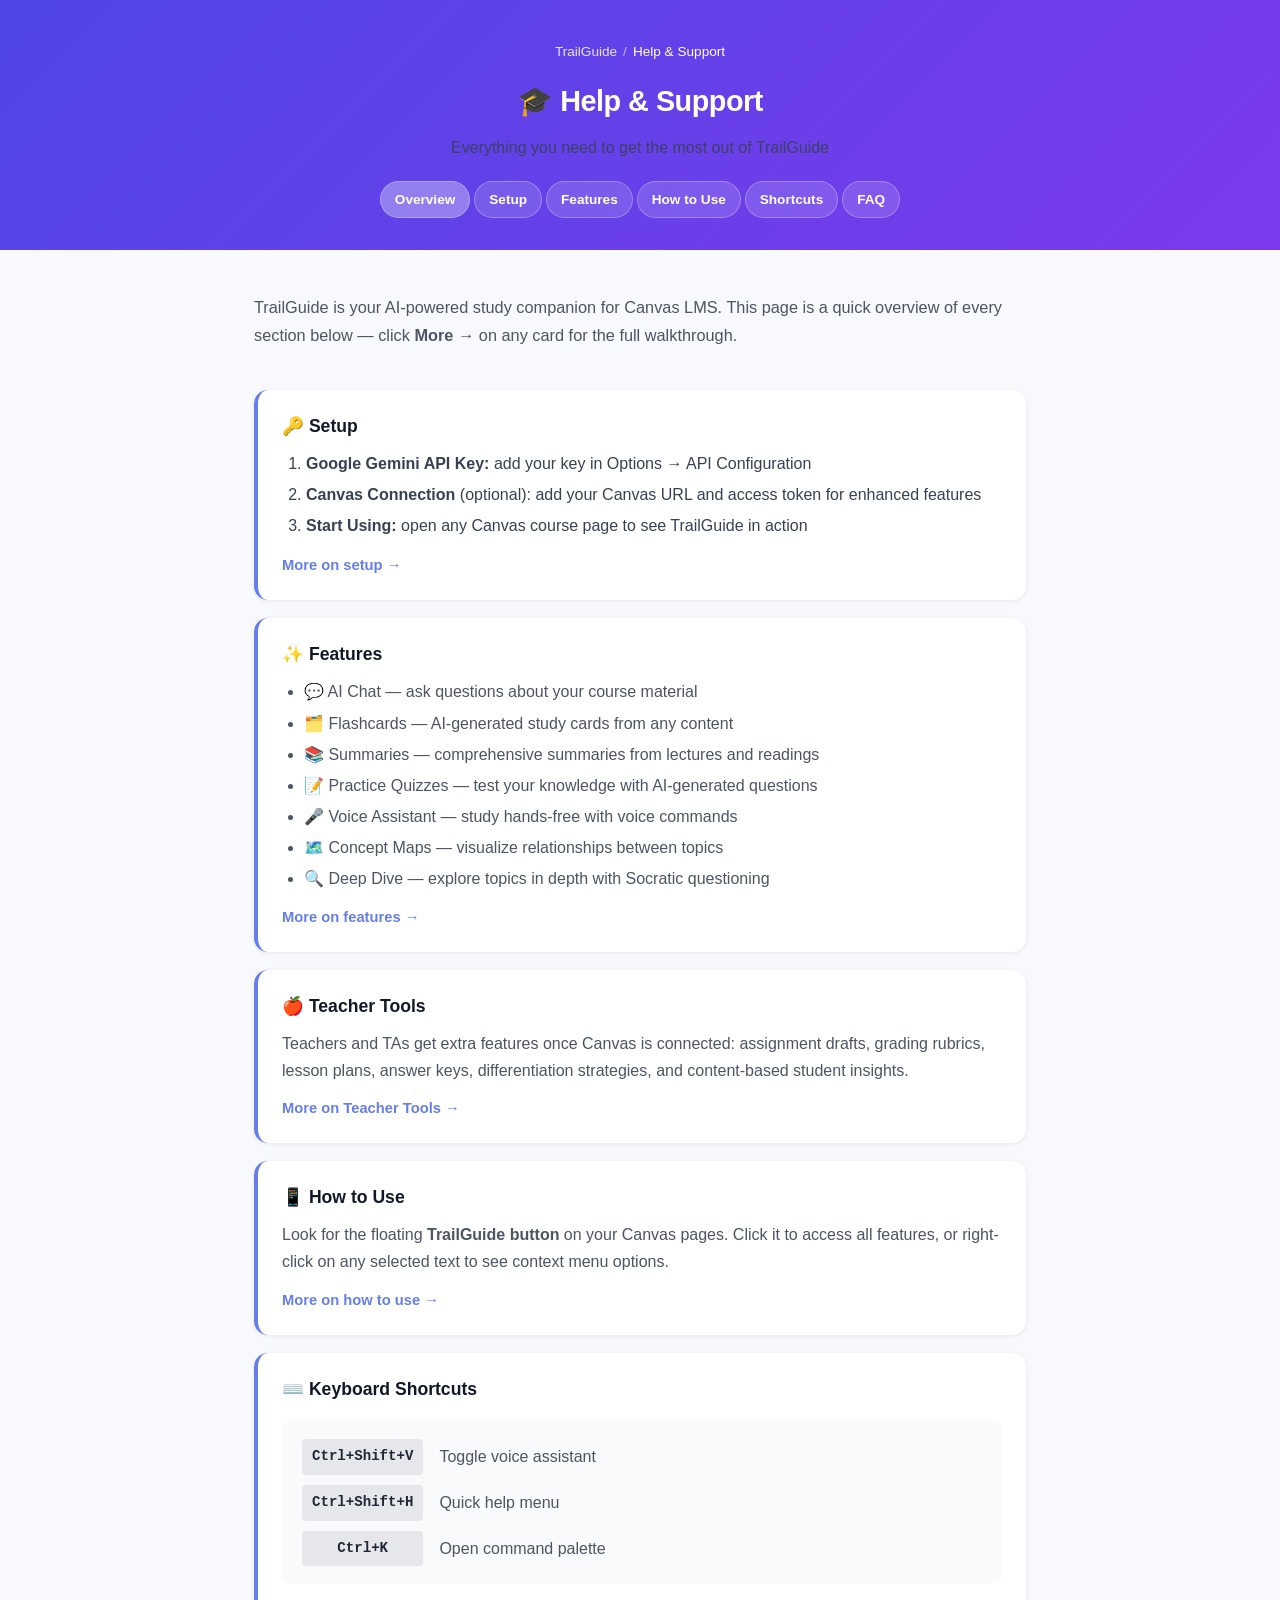
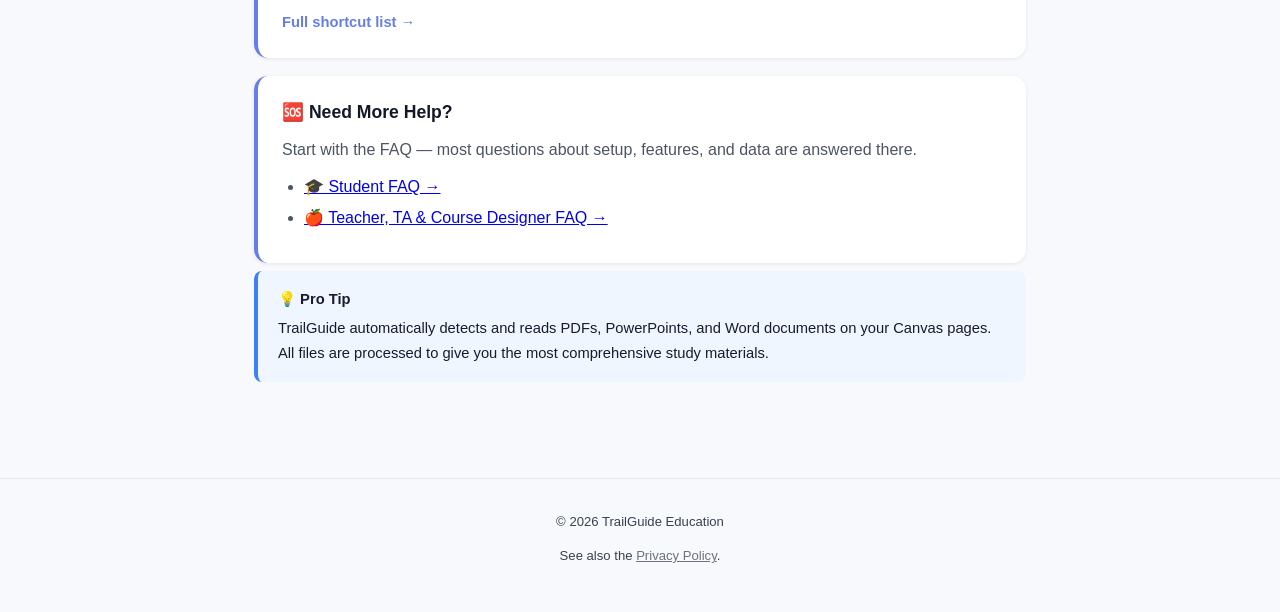
==== help/index.html @ 93084a7a "Add public Help & Support site (student/teacher tracks) Splits guidance by audience so teacher-only " ====
<!DOCTYPE html>
<html lang="en">
<head>
  <meta charset="UTF-8" />
  <meta name="viewport" content="width=device-width, initial-scale=1.0" />
  <title>Help &amp; Support — TrailGuide Canvas AI Tutor</title>
  <link rel="stylesheet" href="style.css" />
</head>
<body>

<header>
  <span class="crumb"><a href="../">TrailGuide</a><span>/</span>Help &amp; Support</span>
  <h1>🎓 Help &amp; Support</h1>
  <p>Everything you need to get the most out of TrailGuide</p>
  <nav class="tg-nav">
    <a href="index.html" aria-current="page">Overview</a>
    <a href="setup.html">Setup</a>
    <a href="features-students.html">Features</a>
    <a href="how-to-use.html">How to Use</a>
    <a href="shortcuts.html">Shortcuts</a>
    <a href="faq-students.html">FAQ</a>
  </nav>
</header>

<main>

  <p class="intro">TrailGuide is your AI-powered study companion for Canvas LMS. This page is a quick overview of every section below — click <strong>More →</strong> on any card for the full walkthrough.</p>

  <div class="hub-grid">

    <div class="hub-card">
      <h2>🔑 Setup</h2>
      <ol>
        <li><strong>Google Gemini API Key:</strong> add your key in Options → API Configuration</li>
        <li><strong>Canvas Connection</strong> (optional): add your Canvas URL and access token for enhanced features</li>
        <li><strong>Start Using:</strong> open any Canvas course page to see TrailGuide in action</li>
      </ol>
      <a class="more-link" href="setup.html">More on setup →</a>
    </div>

    <div class="hub-card">
      <h2>✨ Features</h2>
      <ul>
        <li>💬 AI Chat — ask questions about your course material</li>
        <li>🗂️ Flashcards — AI-generated study cards from any content</li>
        <li>📚 Summaries — comprehensive summaries from lectures and readings</li>
        <li>📝 Practice Quizzes — test your knowledge with AI-generated questions</li>
        <li>🎤 Voice Assistant — study hands-free with voice commands</li>
        <li>🗺️ Concept Maps — visualize relationships between topics</li>
        <li>🔍 Deep Dive — explore topics in depth with Socratic questioning</li>
      </ul>
      <a class="more-link" href="features-students.html">More on features →</a>
    </div>

    <div class="hub-card">
      <h2>🍎 Teacher Tools</h2>
      <p>Teachers and TAs get extra features once Canvas is connected: assignment drafts, grading rubrics, lesson plans, answer keys, differentiation strategies, and content-based student insights.</p>
      <a class="more-link" href="features-teachers.html">More on Teacher Tools →</a>
    </div>

    <div class="hub-card">
      <h2>📱 How to Use</h2>
      <p>Look for the floating <strong>TrailGuide button</strong> on your Canvas pages. Click it to access all features, or right-click on any selected text to see context menu options.</p>
      <a class="more-link" href="how-to-use.html">More on how to use →</a>
    </div>

    <div class="hub-card">
      <h2>⌨️ Keyboard Shortcuts</h2>
      <div class="kbd-grid">
        <kbd>Ctrl+Shift+V</kbd><div class="desc">Toggle voice assistant</div>
        <kbd>Ctrl+Shift+H</kbd><div class="desc">Quick help menu</div>
        <kbd>Ctrl+K</kbd><div class="desc">Open command palette</div>
      </div>
      <a class="more-link" href="shortcuts.html">Full shortcut list →</a>
    </div>

    <div class="hub-card">
      <h2>🆘 Need More Help?</h2>
      <p>Start with the FAQ — most questions about setup, features, and data are answered there.</p>
      <ul>
        <li><a href="faq-students.html">🎓 Student FAQ →</a></li>
        <li><a href="faq-teachers.html">🍎 Teacher, TA &amp; Course Designer FAQ →</a></li>
      </ul>
    </div>

  </div>

  <div class="callout info" style="margin-top: 8px;">
    <strong>💡 Pro Tip</strong>
    TrailGuide automatically detects and reads PDFs, PowerPoints, and Word documents on your Canvas pages. All files are processed to give you the most comprehensive study materials.
  </div>

</main>

<footer>
  <p>© 2026 TrailGuide Education</p>
  <p style="margin-top:4px">See also the <a href="../">Privacy Policy</a>.</p>
</footer>

</body>
</html>
---- help/style.css ----
*, *::before, *::after { box-sizing: border-box; margin: 0; padding: 0; }

body {
  font-family: -apple-system, BlinkMacSystemFont, "Segoe UI", Roboto, Helvetica, Arial, sans-serif;
  font-size: 16px;
  line-height: 1.7;
  color: #1a1a2e;
  background: #f8f9fc;
}

header {
  background: linear-gradient(135deg, #4f46e5 0%, #7c3aed 100%);
  color: #fff;
  padding: 40px 24px 32px;
  text-align: center;
}
header h1 { font-size: 1.8rem; font-weight: 800; letter-spacing: -0.5px; }
header p  { margin-top: 8px; font-size: 1rem; opacity: 0.85; }

.crumb {
  display: block;
  margin-bottom: 14px;
  font-size: 0.85rem;
}
.crumb a { color: rgba(255,255,255,0.85); text-decoration: none; }
.crumb a:hover { text-decoration: underline; }
.crumb span { opacity: 0.6; margin: 0 6px; }

nav.tg-nav {
  display: flex;
  flex-wrap: wrap;
  justify-content: center;
  gap: 6px 4px;
  margin-top: 20px;
}
nav.tg-nav a {
  color: #fff;
  text-decoration: none;
  font-size: 0.85rem;
  font-weight: 600;
  padding: 6px 14px;
  border-radius: 999px;
  background: rgba(255,255,255,0.14);
  border: 1px solid rgba(255,255,255,0.28);
  transition: background 0.15s ease;
}
nav.tg-nav a:hover, nav.tg-nav a[aria-current="page"] {
  background: rgba(255,255,255,0.32);
}

main {
  max-width: 820px;
  margin: 0 auto;
  padding: 44px 24px 80px;
}

.intro { color: #4b5563; margin-bottom: 40px; font-size: 1.02rem; }

/* Hub cards (index page) */
.audience-toggle {
  display: flex;
  gap: 8px;
  margin-bottom: 28px;
  flex-wrap: wrap;
}
.audience-toggle a {
  padding: 9px 18px;
  border-radius: 999px;
  background: #eef0ff;
  color: #4338ca;
  text-decoration: none;
  font-weight: 600;
  font-size: 0.9rem;
  border: 1px solid transparent;
}
.audience-toggle a:hover { border-color: #667eea; }
.audience-toggle a[aria-current="page"] {
  background: #667eea;
  color: #fff;
}

.hub-grid {
  display: grid;
  gap: 18px;
}
.hub-card {
  background: #fff;
  border-radius: 14px;
  padding: 22px 24px;
  box-shadow: 0 1px 4px rgba(0,0,0,0.08);
  border-left: 4px solid #667eea;
}
.hub-card h2 {
  font-size: 1.1rem;
  font-weight: 700;
  color: #111827;
  margin-bottom: 8px;
  border: none;
  padding: 0;
}
.hub-card p { color: #4b5563; margin-bottom: 10px; }
.hub-card ul { padding-left: 22px; color: #4b5563; margin-bottom: 10px; }
.hub-card li { margin-bottom: 4px; }
.more-link {
  display: inline-flex;
  align-items: center;
  gap: 4px;
  color: #667eea;
  font-weight: 600;
  font-size: 0.92rem;
  text-decoration: none;
}
.more-link:hover { text-decoration: underline; }

/* Section pages */
section { margin-bottom: 40px; }
h2 {
  font-size: 1.3rem;
  font-weight: 700;
  color: #111827;
  margin-bottom: 16px;
  padding-bottom: 10px;
  border-bottom: 2px solid #e5e7eb;
}
h3 {
  font-size: 1rem;
  font-weight: 700;
  color: #374151;
  margin: 20px 0 8px;
}
p { margin-bottom: 12px; color: #374151; }
ul, ol { padding-left: 24px; margin-bottom: 12px; color: #374151; }
li { margin-bottom: 6px; }
code {
  font-family: ui-monospace, SFMono-Regular, Menlo, monospace;
  background: #f3f4f6;
  padding: 2px 6px;
  border-radius: 4px;
  font-size: 0.9em;
  color: #374151;
}

.kbd-grid {
  display: grid;
  grid-template-columns: minmax(120px, auto) 1fr;
  gap: 10px 16px;
  background: #f9fafb;
  border-radius: 10px;
  padding: 18px 20px;
  margin: 16px 0 24px;
}
.kbd-grid kbd {
  font-family: ui-monospace, SFMono-Regular, Menlo, monospace;
  background: #e5e7eb;
  padding: 6px 10px;
  border-radius: 4px;
  font-weight: 600;
  color: #1f2937;
  text-align: center;
  font-size: 0.88rem;
}
.kbd-grid .desc { align-self: center; color: #4b5563; }

.callout {
  border-radius: 8px;
  padding: 16px 20px;
  margin-bottom: 16px;
  font-size: 0.92rem;
}
.callout.info    { background: #eff6ff; border-left: 4px solid #3b82f6; }
.callout.success { background: #f0fdf4; border-left: 4px solid #10b981; }
.callout.warn    { background: #fffbeb; border-left: 4px solid #f59e0b; }
.callout strong  { display: block; margin-bottom: 4px; }

.feature-grid {
  display: grid;
  gap: 16px;
}
.feature-card {
  background: #fff;
  border-radius: 12px;
  padding: 18px 20px;
  box-shadow: 0 1px 4px rgba(0,0,0,0.08);
}
.feature-card h3 { margin-top: 0; display: flex; align-items: center; gap: 8px; }
.feature-card p { margin-bottom: 0; color: #4b5563; }

details.faq {
  background: #fff;
  border-radius: 10px;
  padding: 14px 18px;
  margin-bottom: 12px;
  box-shadow: 0 1px 4px rgba(0,0,0,0.08);
}
details.faq summary {
  font-weight: 700;
  color: #1f2937;
  cursor: pointer;
  font-size: 0.98rem;
}
details.faq p { margin-top: 10px; margin-bottom: 0; }

footer {
  text-align: center;
  font-size: 0.82rem;
  color: #9ca3af;
  padding: 32px 24px;
  border-top: 1px solid #e5e7eb;
}
footer a { color: #6b7280; }

@media (max-width: 600px) {
  header h1 { font-size: 1.4rem; }
  main { padding: 32px 16px 60px; }
  .kbd-grid { grid-template-columns: 1fr; }
}
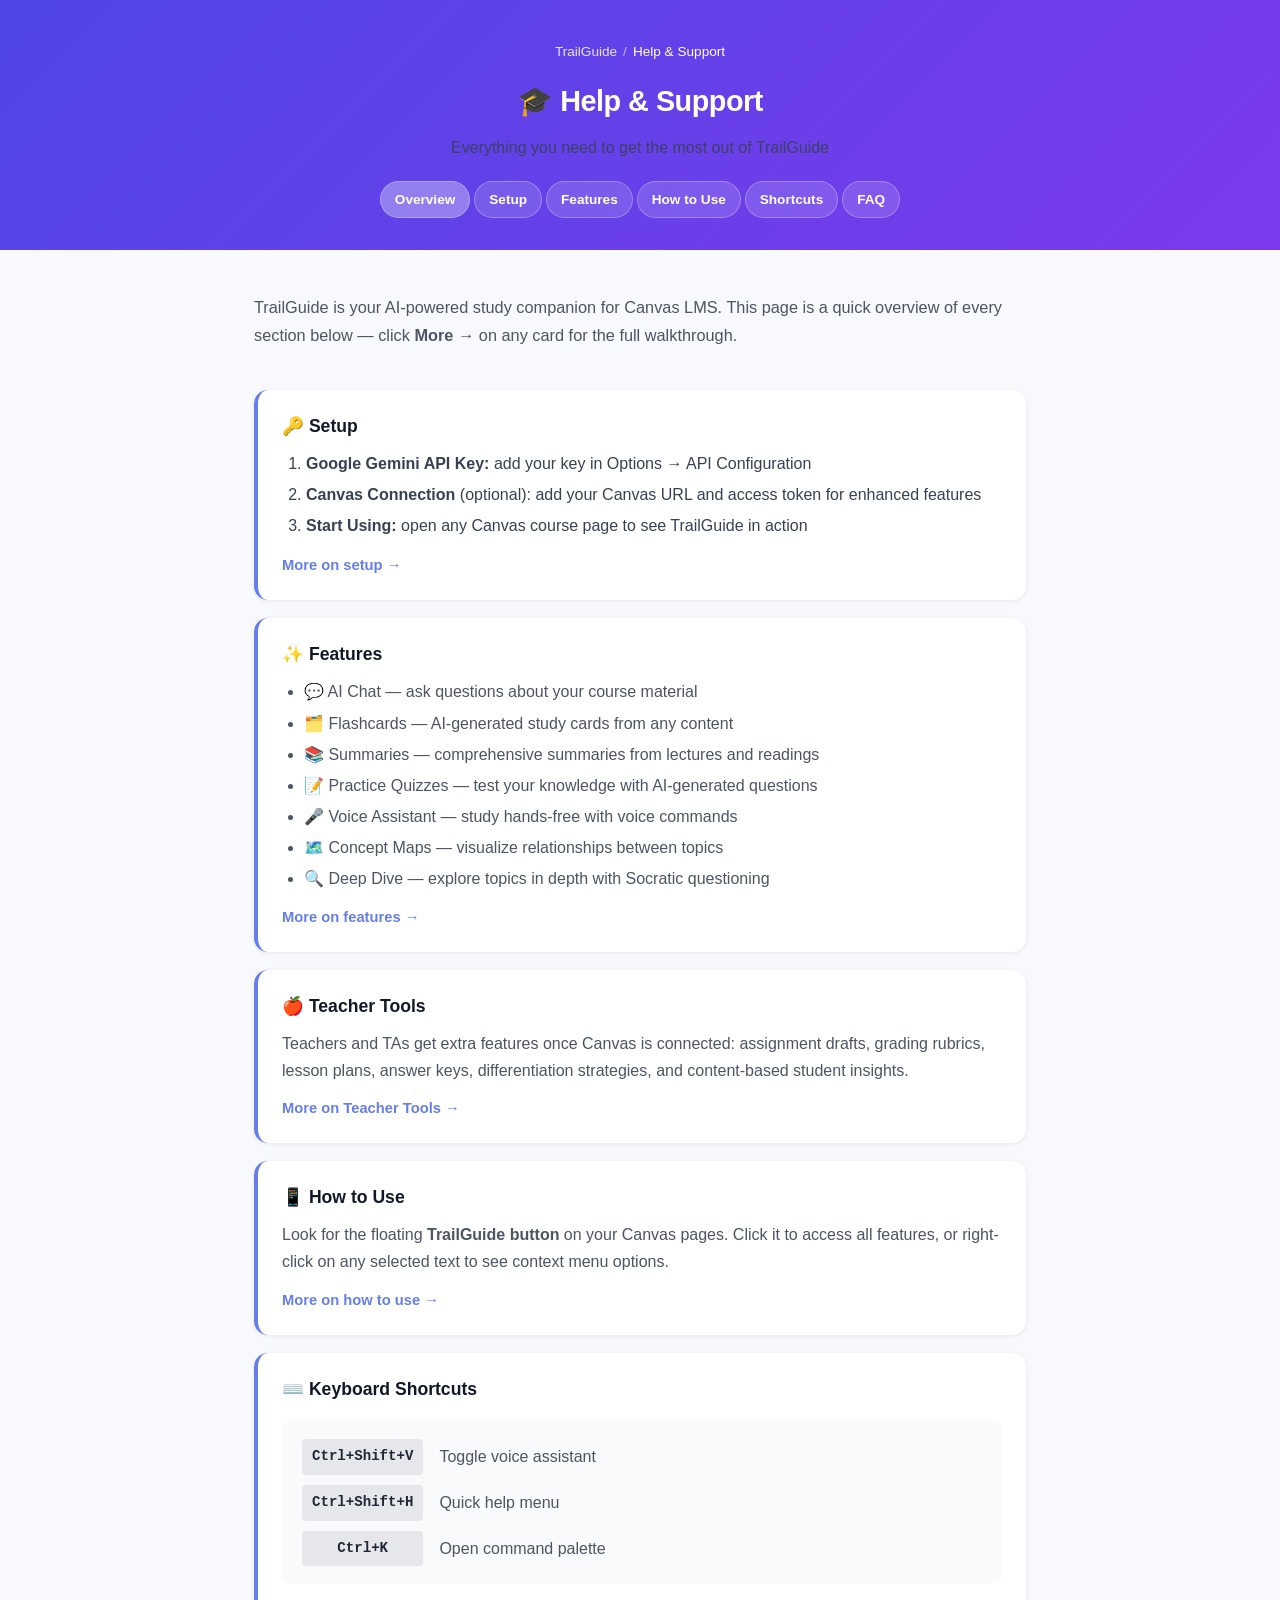
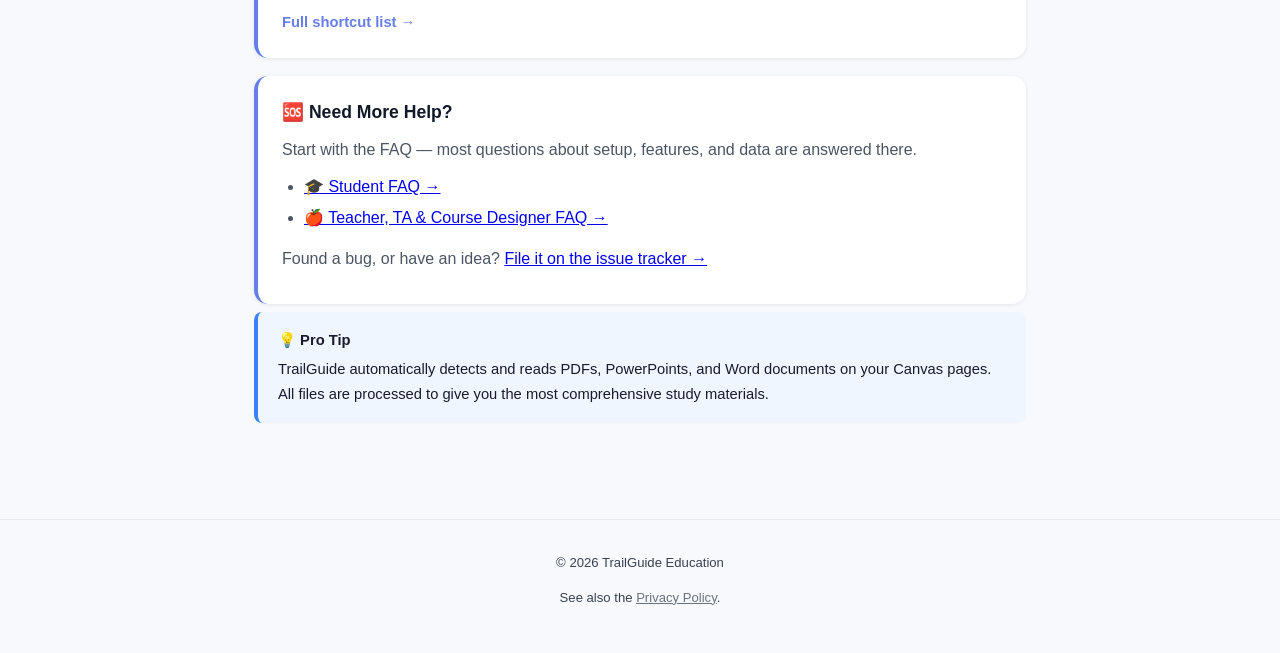
==== commit ea753b9d: "Add public issue tracker with bug/feature request templates Wires up the Help & FAQ pages to point a" ====
--- a/help/index.html
+++ b/help/index.html
@@ -81,6 +81,7 @@
         <li><a href="faq-students.html">🎓 Student FAQ →</a></li>
         <li><a href="faq-teachers.html">🍎 Teacher, TA &amp; Course Designer FAQ →</a></li>
       </ul>
+      <p style="margin-top: 14px;">Found a bug, or have an idea? <a href="https://github.com/BrutalByte/trailguide-privacy-policy/issues/new/choose" target="_blank" rel="noopener">File it on the issue tracker →</a></p>
     </div>
 
   </div>
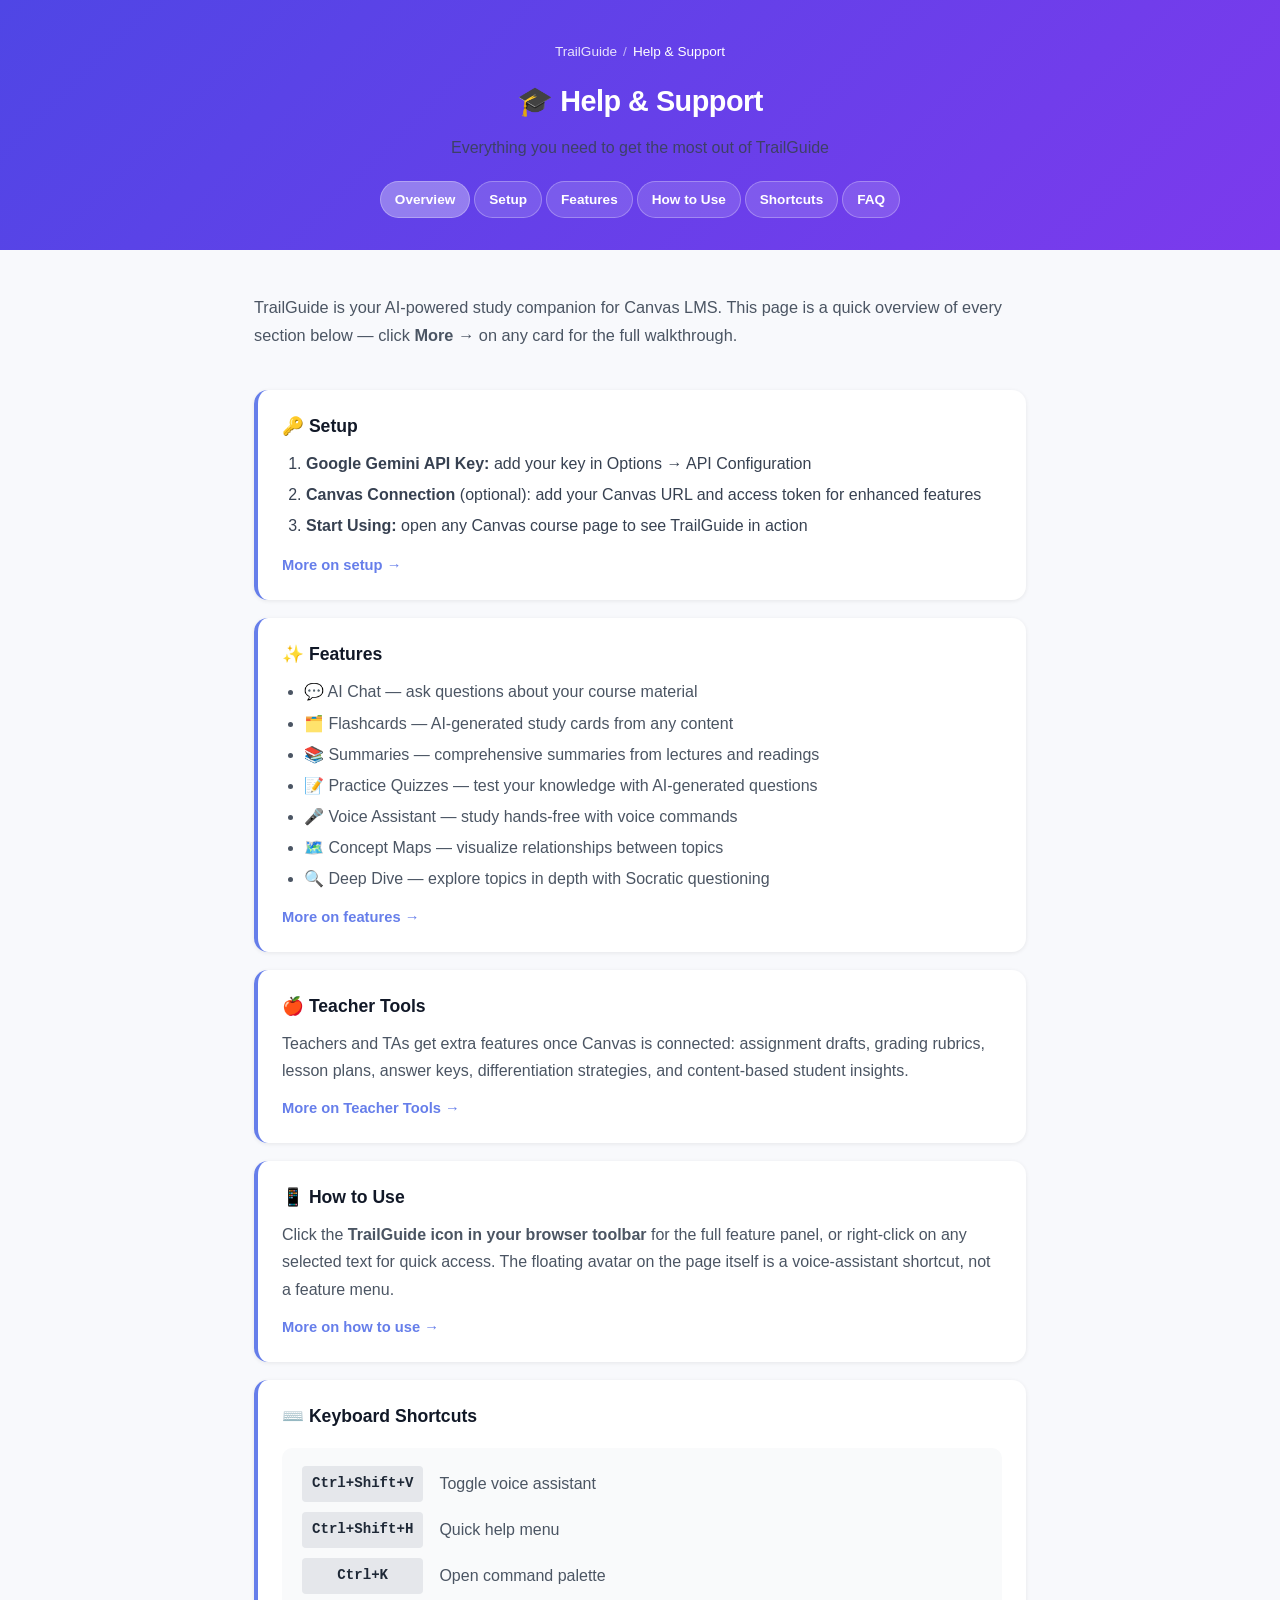
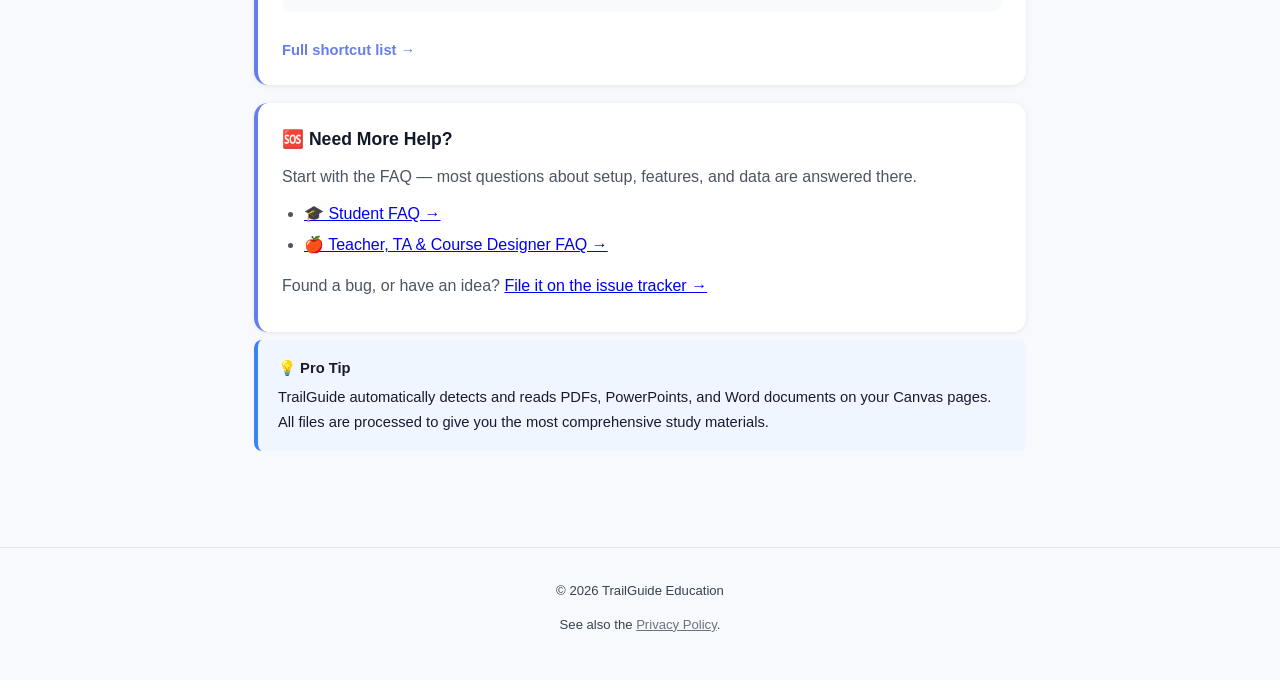
==== commit 1740fc43: "fix: correct inaccurate "floating button" claim The floating avatar (and its fallback plain button) " ====
--- a/help/index.html
+++ b/help/index.html
@@ -60,7 +60,7 @@
 
     <div class="hub-card">
       <h2>📱 How to Use</h2>
-      <p>Look for the floating <strong>TrailGuide button</strong> on your Canvas pages. Click it to access all features, or right-click on any selected text to see context menu options.</p>
+      <p>Click the <strong>TrailGuide icon in your browser toolbar</strong> for the full feature panel, or right-click on any selected text for quick access. The floating avatar on the page itself is a voice-assistant shortcut, not a feature menu.</p>
       <a class="more-link" href="how-to-use.html">More on how to use →</a>
     </div>
 
